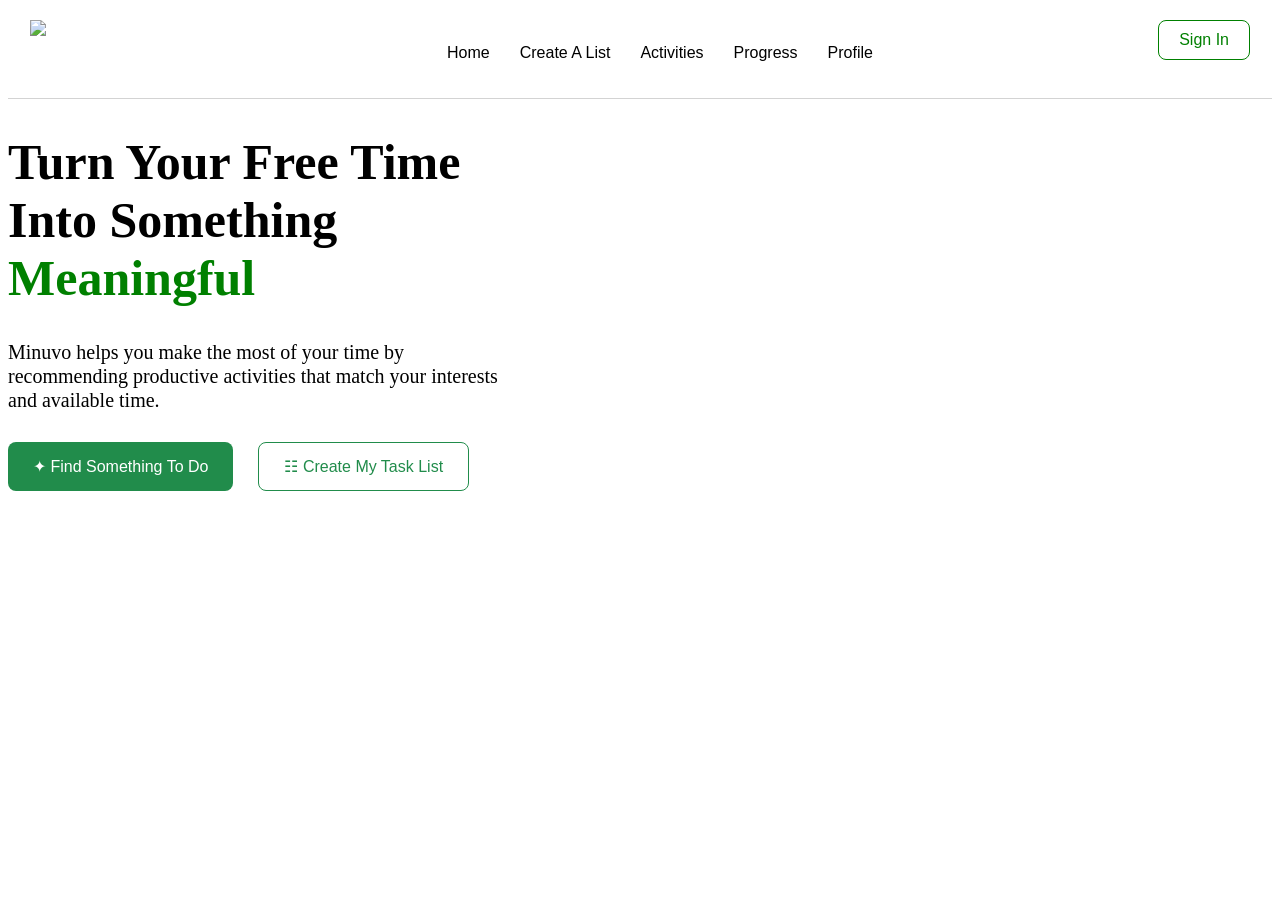
==== index.html @ ef5f1522 "first commit" ====
<!DOCTYPE html>
<html lang="en">
<head>
    <meta charset="UTF-8">
    <meta name="viewport" content="width=device-width, initial-scale=1.0">
    <title>Document</title>
</head>
<body>

   
  <button class="sign-in">Sign In</button>

  <header>
  <img src="file:///Users/itz.kaiden/Desktop/Screenshot%202026-07-27%20at%201.37.13%E2%80%AFPM.png" class="logo">
</header>
  
</header>
<nav>
    <ul>
        <li><a href="index.html">Home</a></li>
        <li><a href="Lists.html">Create A List</a></li>
        <li><a href="Activities.html">Activities</a></li>
        <li><a href="progress.html">Progress</a></li>
         <li><a href="profile.html">Profile</a></li>
        <link rel="stylesheet" href="style.css">
    </ul>
</nav>  
    
 

<h1>Turn Your Free Time<br>Into Something <span>Meaningful</span></h1>

<p>Minuvo helps you make the most of your time by recommending productive activities that match your interests and available time.</p>

<div class="buttons">
  <button class="find-button">✦ Find Something To Do</button>
  <button class="task-button">☷ Create My Task List</button>
 
</div>


</body>
</html>
---- style.css ----
nav{
    display: flex;
    justify-content: center;
    align-items: center;

    gap: 40px;
    padding: 20px;
    border-bottom: 1px solid lightgray;
}

nav a{
    text-decoration: none;
    color: black;
    font-family: Arial, sans-serif;
}

nav a:hover{
    color: green;
    border-bottom: 3px solid green;
}

nav ul {
    display: flex;
    gap: 30px;
    list-style: none;
}

body{
    h1 {
  font-size: 50px;
  max-width: 500px;
}

span {
  color: green;
}

p {
  font-size: 20px;
  color: #000000;
  line-height: 1.2;
  max-width: 500px;
}
}

.sign-in {
  position: absolute;
  top: 20px;
  right: 30px;
  padding: 10px 20px;
  background: white;
  color: green;
  border: 1px solid green;
  border-radius: 8px;
  font-size: 16px;
}


.logo {
  position: absolute;
  top: 0;
  left: 0;
}

.logo {
  position: fixed;
  top: 20px;
  left: 30px;
  width: 150px;
  height: auto;
}

.buttons {
  display: flex;
  gap: 25px;
  margin-top: 30px;
}

button {
  padding: 14px 25px;
  font-size: 16px;
  border-radius: 8px;
  cursor: pointer;
}

.find-button {
  background-color: #218c4b;
  color: white;
  border: none;
}

.task-button {
  background-color: white;
  color: #218c4b;
  border: 1px solid #218c4b;
}
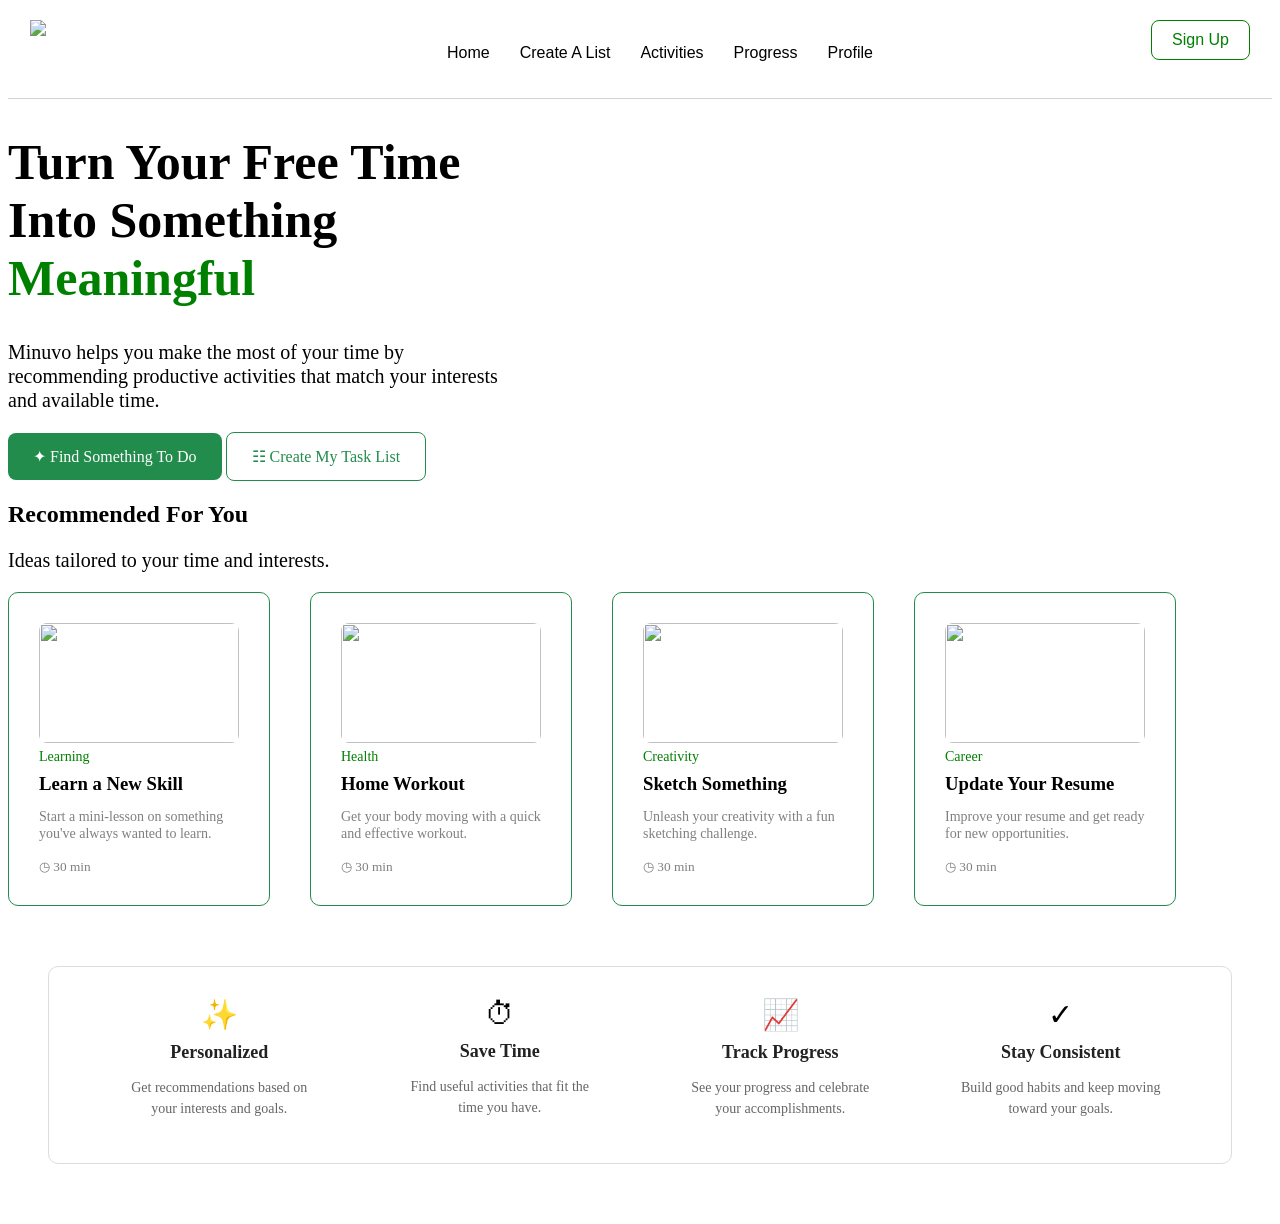
==== commit 0a67849a: "javascript" ====
--- a/index.html
+++ b/index.html
@@ -8,7 +8,7 @@
 <body>
 
    
-  <button class="sign-in">Sign In</button>
+  <button class="sign-in">Sign Up</button>
 
   <header>
   <img src="file:///Users/itz.kaiden/Desktop/Screenshot%202026-07-27%20at%201.37.13%E2%80%AFPM.png" class="logo">
@@ -32,12 +32,85 @@
 
 <p>Minuvo helps you make the most of your time by recommending productive activities that match your interests and available time.</p>
 
-<div class="buttons">
-  <button class="find-button">✦ Find Something To Do</button>
-  <button class="task-button">☷ Create My Task List</button>
- 
+
+
+<a href="Activities.html" class="find-button">
+  ✦ Find Something To Do
+</a>
+
+<a href="Lists.html" class="task-button">
+  ☷ Create My Task List
+</a>
+
+<section class="recommended">
+  <h2>Recommended For You</h2>
+  <p>Ideas tailored to your time and interests.</p>
+
+  <div class="cards">
+
+    <div class="card">
+      <img src="https://th.bing.com/th/id/OIP.e4sOGe_BM3qEJrd5KqTsPAHaEJ?w=285&h=180&c=7&r=0&o=7&dpr=2&pid=1.7&rm=3">
+      <span>Learning</span>
+      <h3>Learn a New Skill</h3>
+      <p>Start a mini-lesson on something you've always wanted to learn.</p>
+      <small>◷ 30 min</small>
+    </div>
+
+    <div class="card">
+      <img src="https://th.bing.com/th/id/OIP.4AJZoLGWvO9GY5kqvqCgyAHaE8?w=288&h=192&c=7&r=0&o=7&dpr=2&pid=1.7&rm=3">
+      <span>Health</span>
+      <h3>Home Workout</h3>
+      <p>Get your body moving with a quick and effective workout.</p>
+      <small>◷ 30 min</small>
+    </div>
+
+    <div class="card">
+      <img src="https://th.bing.com/th/id/OIP.0LSlHxlNjyfjc-qkcEMRpAHaEJ?w=298&h=180&c=7&r=0&o=7&dpr=2&pid=1.7&rm=3">
+      <span>Creativity</span>
+      <h3>Sketch Something</h3>
+      <p>Unleash your creativity with a fun sketching challenge.</p>
+      <small>◷ 30 min</small>
+    </div>
+
+    <div class="card">
+      <img src="https://th.bing.com/th/id/OIP.s6Ks7MGn6fu6GiTQAZlPQgHaEK?w=305&h=180&c=7&r=0&o=7&dpr=2&pid=1.7&rm=3">
+      <span>Career</span>
+      <h3>Update Your Resume</h3>
+      <p>Improve your resume and get ready for new opportunities.</p>
+      <small>◷ 30 min</small>
+    </div>
+
+  </div>
+</section>
+
+<div class="features">
+
+  <div class="feature">
+    <div class="icon">✨</div>
+    <h3>Personalized</h3>
+    <p>Get recommendations based on your interests and goals.</p>
+  </div>
+
+  <div class="feature">
+    <div class="icon">⏱</div>
+    <h3>Save Time</h3>
+    <p>Find useful activities that fit the time you have.</p>
+  </div>
+
+  <div class="feature">
+    <div class="icon">📈</div>
+    <h3>Track Progress</h3>
+    <p>See your progress and celebrate your accomplishments.</p>
+  </div>
+
+  <div class="feature">
+    <div class="icon">✓</div>
+    <h3>Stay Consistent</h3>
+    <p>Build good habits and keep moving toward your goals.</p>
+  </div>
+
 </div>
 
+</body>
+</html>
 
-</body>
-</html>
--- a/style.css
+++ b/style.css
@@ -30,6 +30,7 @@
   font-size: 50px;
   max-width: 500px;
 }
+
 
 span {
   color: green;
@@ -70,27 +71,113 @@
   height: auto;
 }
 
-.buttons {
-  display: flex;
-  gap: 25px;
-  margin-top: 30px;
-}
-
-button {
+.find-button,
+.task-button {
+  display: inline-block;
   padding: 14px 25px;
+  border-radius: 8px;
+  text-decoration: none;
   font-size: 16px;
-  border-radius: 8px;
-  cursor: pointer;
 }
 
 .find-button {
   background-color: #218c4b;
   color: white;
-  border: none;
 }
 
 .task-button {
   background-color: white;
   color: #218c4b;
   border: 1px solid #218c4b;
-}+}
+
+.cards {
+  display: flex;
+  gap: 40px;
+}
+
+
+.recommended h2 {
+  margin-bottom: 5px;
+}
+
+
+.cards {
+  display: flex;
+  gap: 40px;
+  
+}
+  
+
+.card {
+  width: 200px;
+  border: 1px solid #218c4b;
+  border-radius: 10px;
+  padding: 30px;
+  background-color: white;
+}
+
+.card img {
+  width: 100%;
+  height: 120px;
+  object-fit: cover;
+  border-radius: 8px;
+}
+
+.card span {
+  color: green;
+  font-size: 14px;
+}
+
+.card h3 {
+  margin: 8px 0;
+}
+
+.card p {
+  color: gray;
+  font-size: 14px;
+}
+
+.card small {
+  color: gray;
+}
+
+.features {
+  display: flex;
+  justify-content: space-around;
+  text-align: center;
+  margin: 60px 40px;
+}
+
+.feature {
+  width: 200px;
+}
+
+.icon {
+  font-size: 30px;
+  margin-bottom: 10px;
+}
+
+.feature h3 {
+  font-size: 18px;
+  color: #222;
+  margin: 10px;
+}
+
+.feature p {
+  color: #666;
+  font-size: 14px;
+  line-height: 1.5;
+}
+
+.features {
+  display: flex;
+  justify-content: space-around;
+  text-align: center;
+  margin: 60px 40px;
+  padding: 30px;
+  border: 1px solid #ddd;
+  border-radius: 10px;
+}
+
+h1 ::-webkit-textfield-decoration-container
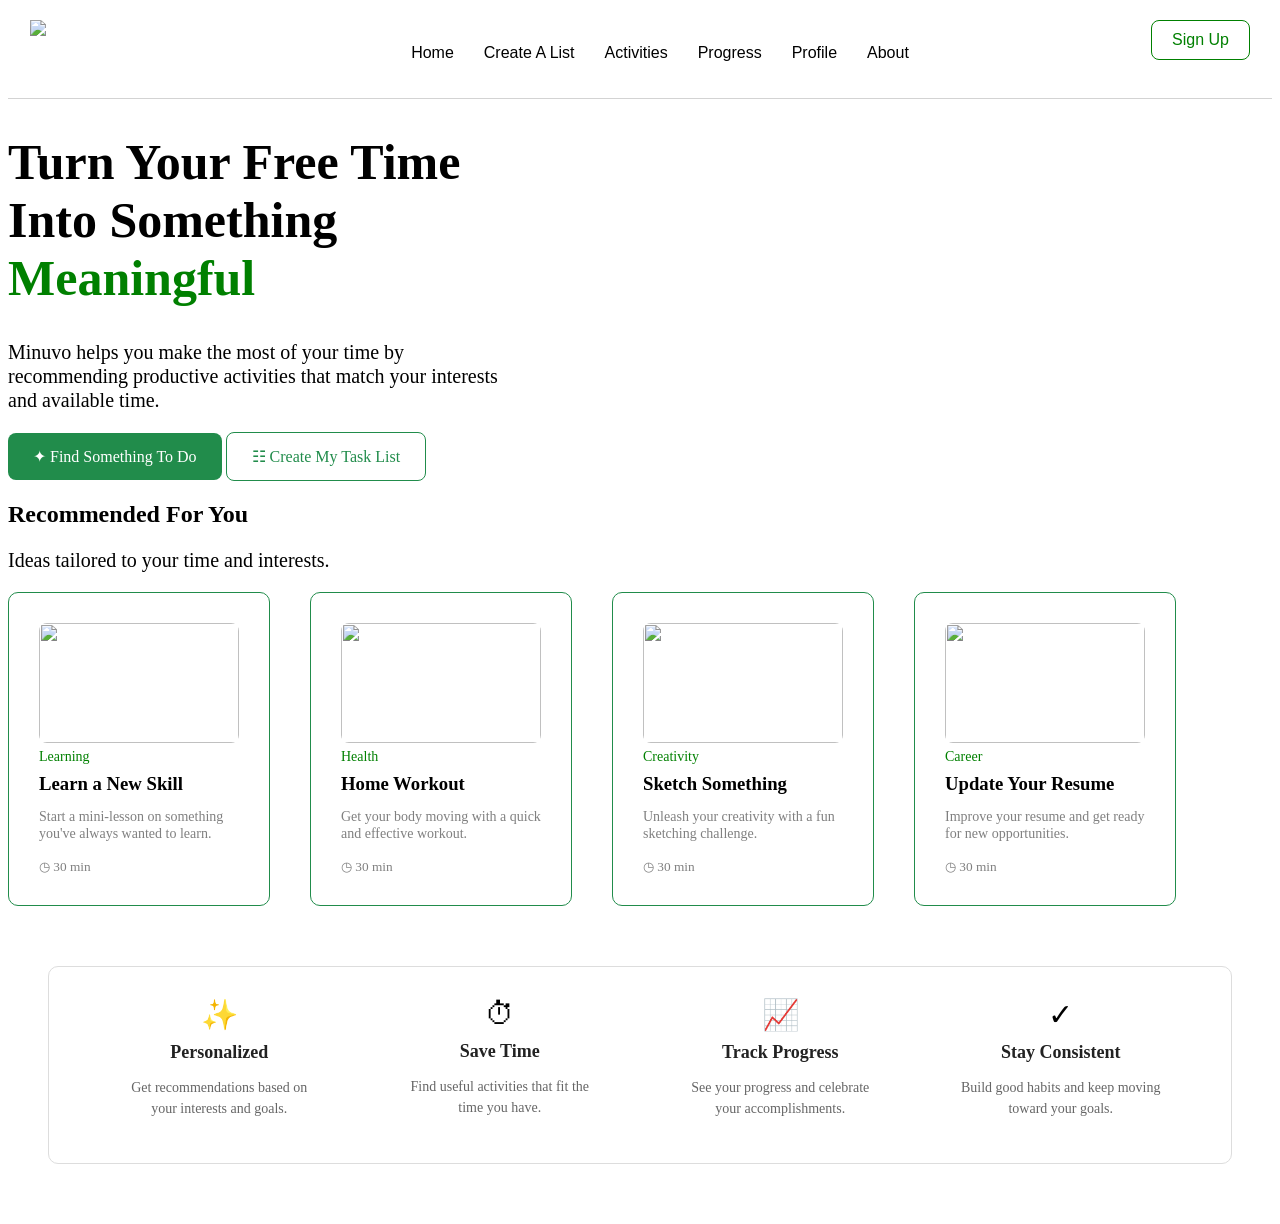
==== commit 2a630142: "about and profile" ====
--- a/index.html
+++ b/index.html
@@ -8,7 +8,9 @@
 <body>
 
    
-  <button class="sign-in">Sign Up</button>
+  <a href="form.html">
+    <button class="sign-in">Sign Up</button>
+</a>
 
   <header>
   <img src="file:///Users/itz.kaiden/Desktop/Screenshot%202026-07-27%20at%201.37.13%E2%80%AFPM.png" class="logo">
@@ -22,6 +24,7 @@
         <li><a href="Activities.html">Activities</a></li>
         <li><a href="progress.html">Progress</a></li>
          <li><a href="profile.html">Profile</a></li>
+         <li><a href="about.html">About</a></li>
         <link rel="stylesheet" href="style.css">
     </ul>
 </nav>  
--- a/style.css
+++ b/style.css
@@ -6,6 +6,8 @@
     gap: 40px;
     padding: 20px;
     border-bottom: 1px solid lightgray;
+    box-shadow: rgba(0, 128, 0, 0.3);
+    
 }
 
 nav a{
@@ -180,4 +182,3 @@
   border-radius: 10px;
 }
 
-h1 ::-webkit-textfield-decoration-container
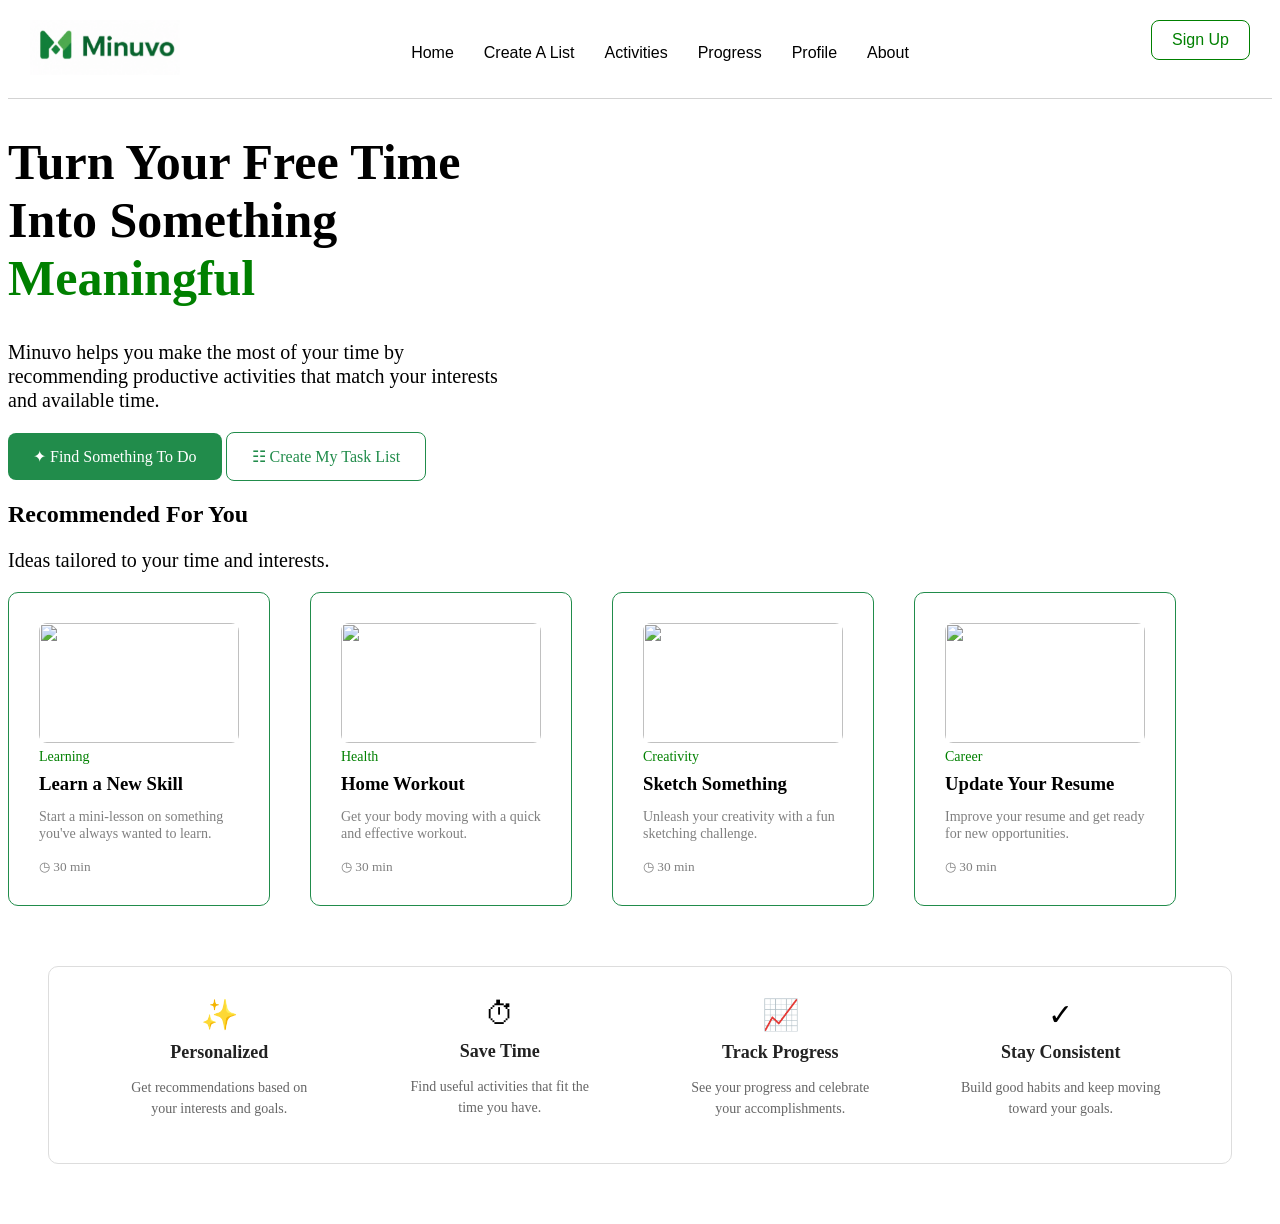
==== commit 462a7b2e: "minuvo logo" ====
--- a/index.html
+++ b/index.html
@@ -13,7 +13,7 @@
 </a>
 
   <header>
-  <img src="file:///Users/itz.kaiden/Desktop/Screenshot%202026-07-27%20at%201.37.13%E2%80%AFPM.png" class="logo">
+  <img src="Screenshot 2026-07-27 at 1.14.37 PM.png" class="logo">
 </header>
   
 </header>
